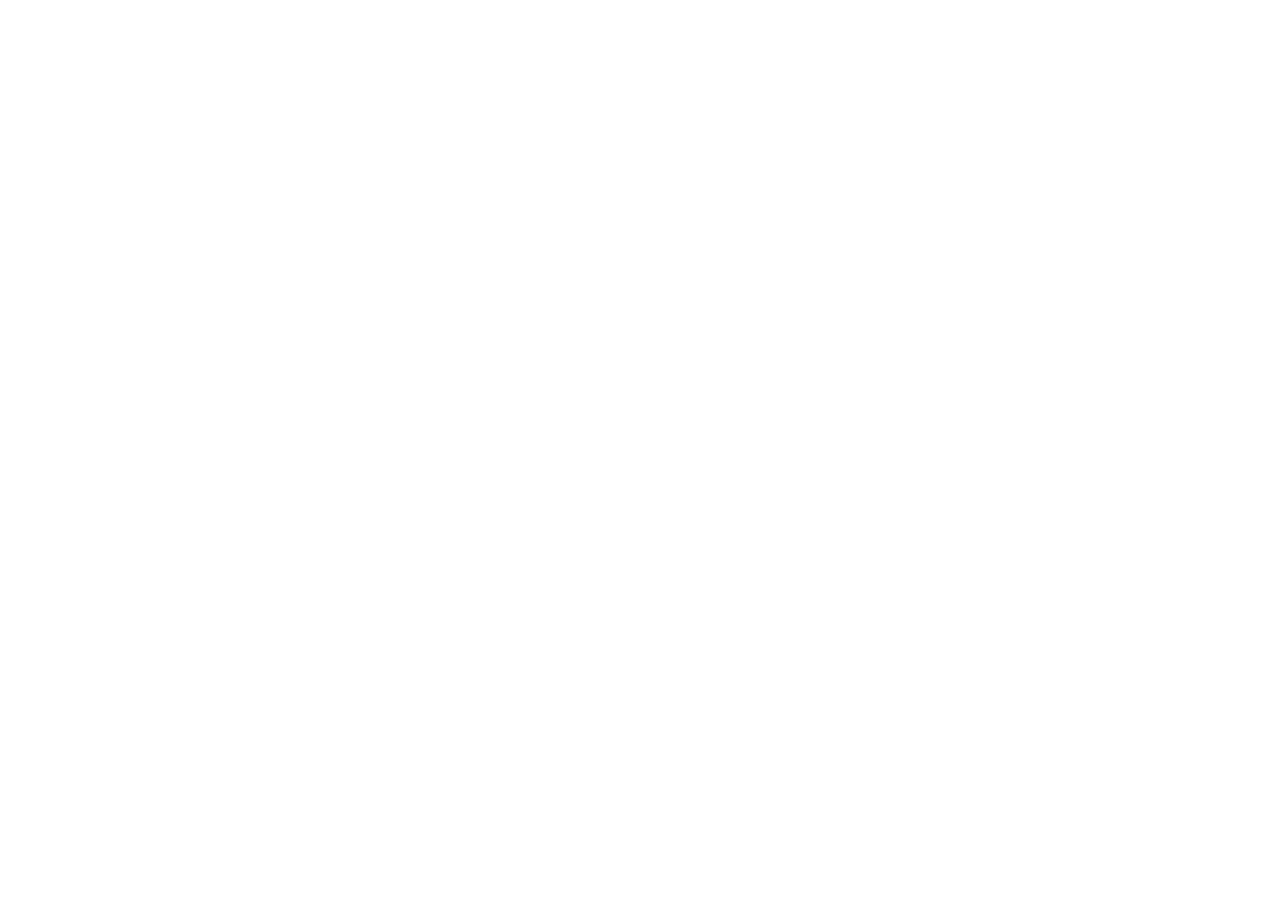
==== flex-box/playing_cards/index.html @ 3fa60919 "Structure" ====
<!doctype html>
<html lang="en">
  <head>
    <meta charset="UTF-8" />
    <meta name="viewport" content="width=device-width, initial-scale=1.0" />
    <link rel="stylesheet" href="styles.css" />
    <title>Playing Cards</title>
  </head>
  <body>
    <main id="playing-cards">
      <div class="card card1">
        <div class="left"></div>
        <div class="middle"></div>
        <div class="right"></div>
      </div>

      <div class="card card2">
        <div class="left"></div>
        <div class="middle"></div>
        <div class="right"></div>
      </div>

      <div class="card card3">
        <div class="left"></div>
        <div class="middle"></div>
        <div class="right"></div>
      </div>

      <div class="card card4">
        <div class="left"></div>
        <div class="middle"></div>
        <div class="right"></div>
      </div>

      <div class="card card5">
        <div class="left"></div>
        <div class="middle"></div>
        <div class="right"></div>
      </div>
    </main>
  </body>
</html>
---- flex-box/playing_cards/styles.css ----
#playing-cards {
    display: flex;
    justify-content: center;
    flex-wrap: wrap;
    gap: 20px;
}

.card {
    display: flex;
    justify-content: space-between;
    width: 250px;
    height: 300px;
}

.left {
    justify-content: flex-start;
    align-self: flex-start;
}

.middle {
    display: flex;
    flex-direction: column;
    justify-content: center;
    align-self: center;
}

.right {
    justify-content: flex-end;
    align-self: flex-end;
}
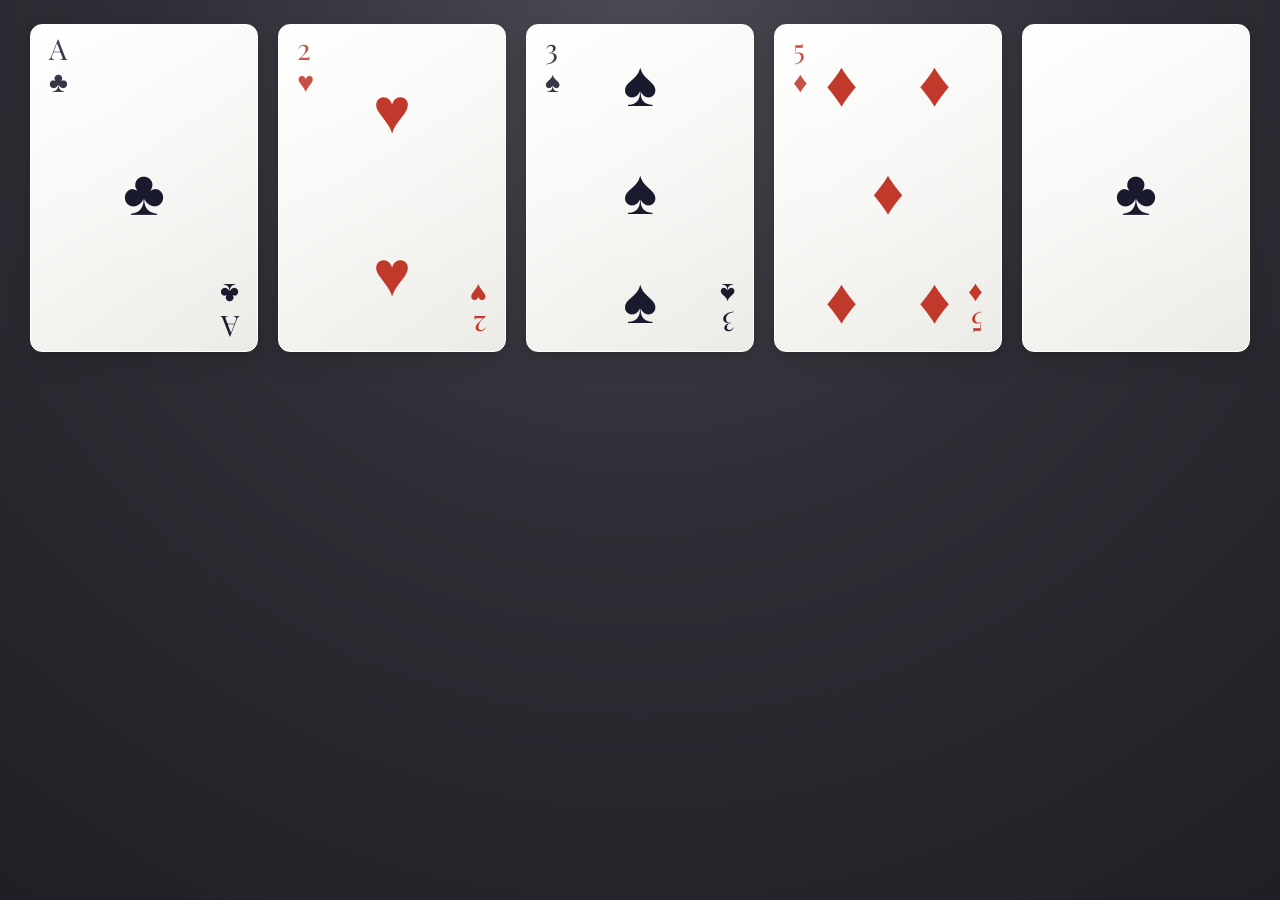
==== commit 53b6dc50: "Styling + flexbox and grid-system" ====
--- a/flex-box/playing_cards/index.html
+++ b/flex-box/playing_cards/index.html
@@ -8,33 +8,70 @@
   </head>
   <body>
     <main id="playing-cards">
-      <div class="card card1">
-        <div class="left"></div>
-        <div class="middle"></div>
-        <div class="right"></div>
+      <div class="card black">
+        <div class="left">
+          <span>A</span>
+          <span>♣</span>
+        </div>
+        <div class="middle">♣</div>
+        <div class="right">
+          <span>A</span>
+          <span>♣</span>
+        </div>
       </div>
 
-      <div class="card card2">
-        <div class="left"></div>
-        <div class="middle"></div>
-        <div class="right"></div>
+      <div class="card red">
+        <div class="left">
+          <span>2</span>
+          <span>♥</span>
+        </div>
+        <div class="middle">
+          <span>♥</span>
+          <span>♥</span>
+        </div>
+        <div class="right">
+          <span>2</span>
+          <span>♥</span>
+        </div>
       </div>
 
-      <div class="card card3">
-        <div class="left"></div>
-        <div class="middle"></div>
-        <div class="right"></div>
+      <div class="card black">
+        <div class="left">
+          <span>3</span>
+          <span>♠</span>
+        </div>
+        <div class="middle">
+          <span>♠</span>
+          <span>♠</span>
+          <span>♠</span>
+        </div>
+        <div class="right">
+          <span>3</span>
+          <span>♠</span>
+        </div>
       </div>
 
-      <div class="card card4">
-        <div class="left"></div>
-        <div class="middle"></div>
-        <div class="right"></div>
+      <div class="card red">
+        <div class="left">
+          <span>5</span>
+          <span>♦</span>
+        </div>
+        <div class="more_cards">
+          <span>♦</span>
+          <span>♦</span>
+          <span class="center">♦</span>
+          <span>♦</span>
+          <span>♦</span>
+        </div>
+        <div class="right">
+          <span>5</span>
+          <span>♦</span>
+        </div>
       </div>
 
-      <div class="card card5">
+      <div class="card black">
         <div class="left"></div>
-        <div class="middle"></div>
+        <div class="middle">♣</div>
         <div class="right"></div>
       </div>
     </main>
--- a/flex-box/playing_cards/styles.css
+++ b/flex-box/playing_cards/styles.css
@@ -1,30 +1,120 @@
+@import url('https://fonts.googleapis.com/css2?family=Playfair+Display:wght@700&display=swap');
+
+body {
+    font-family: 'Playfair Display', Georgia, 'Times New Roman', Times, serif;
+        margin: 0;
+    background:
+        radial-gradient(
+            circle at top,
+            #4a4a52 0%,
+            #2e2f36 45%,
+            #1f2025 100%
+        );
+    min-height: 100vh;
+}
+
 #playing-cards {
     display: flex;
     justify-content: center;
     flex-wrap: wrap;
     gap: 20px;
+    padding: 1.5rem;
 }
 
 .card {
     display: flex;
+    flex-direction: column;
     justify-content: space-between;
-    width: 250px;
-    height: 300px;
+    width: 210px;
+    height: 310px;
+    border-radius: 12px;
+    padding: 8px;
+    background:
+        linear-gradient(
+            145deg,
+            #ffffff 0%,
+            #f7f7f5 45%,
+            #ecebe7 100%
+        );
+    box-shadow:
+        0 2px 6px rgba(0,0,0,0.08),
+        0 12px 24px rgba(0,0,0,0.10);
+    border: 1px solid rgba(255,255,255);
+    position: relative;
+    transition: 0.4s ease;
+    overflow: hidden;
+}
+
+.card::before {
+    content: "";
+    position: absolute;
+    inset: 0;
+    border-radius: inherit;
+
+    background:
+        linear-gradient(
+            rgba(255,255,255,0.15),
+            rgba(255,255,255,0)
+        );
+
+    pointer-events: none;
+}
+
+.card:hover {
+    transform: translateY(-8px) rotate(-1.5deg) scale(1.03);
+    box-shadow: 6px 16px 32px rgba(0, 0, 0, 0.15);
+}
+
+.red {
+    color: #c0392b;
+}
+
+.black {
+    color:  #1a1a2e;
+}
+
+.left, .right {
+    display: flex;
+    flex-direction: column;
+    font-size: 1.8rem;
+    line-height: 1.1;
+    padding: 0 10px;
 }
 
 .left {
-    justify-content: flex-start;
+    justify-content: center;
     align-self: flex-start;
 }
 
 .middle {
+    position: absolute;
+    inset: 0;
+    padding: 0 20px;
     display: flex;
     flex-direction: column;
-    justify-content: center;
-    align-self: center;
+    align-items: center;
+    justify-content: space-around;
+    font-size: 4rem;
+}
+
+.more_cards {
+    position: absolute;
+    inset: 0;
+    padding: 0 20px;
+    display: grid; 
+    grid-template-columns: 1fr 1fr;
+    grid-template-rows: 1fr 1fr 1fr;
+    align-items: center;
+    justify-items: center;
+    font-size: 4rem;
+}
+
+.center {
+    grid-column: 1 / -1;
 }
 
 .right {
     justify-content: flex-end;
     align-self: flex-end;
+    transform: rotate(180deg);
 }
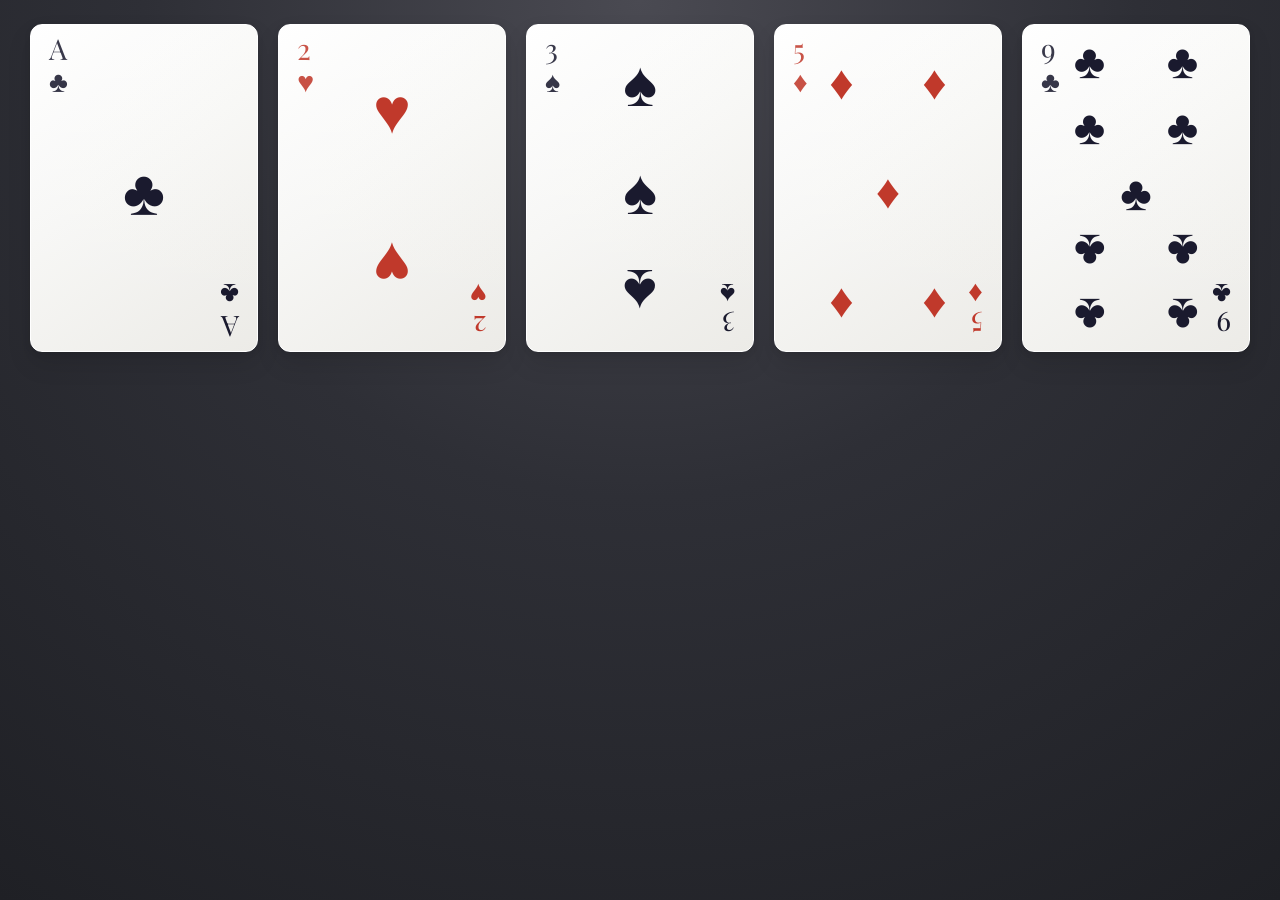
==== commit d2b73bed: "Styling final" ====
--- a/flex-box/playing_cards/index.html
+++ b/flex-box/playing_cards/index.html
@@ -27,7 +27,7 @@
         </div>
         <div class="middle">
           <span>♥</span>
-          <span>♥</span>
+          <span class="flip">♥</span>
         </div>
         <div class="right">
           <span>2</span>
@@ -43,7 +43,7 @@
         <div class="middle">
           <span>♠</span>
           <span>♠</span>
-          <span>♠</span>
+          <span class="flip">♠</span>
         </div>
         <div class="right">
           <span>3</span>
@@ -70,9 +70,25 @@
       </div>
 
       <div class="card black">
-        <div class="left"></div>
-        <div class="middle">♣</div>
-        <div class="right"></div>
+        <div class="left">
+          <span>9</span>
+          <span>♣</span>
+        </div>
+        <div class="more_cards">
+          <span>♣</span>
+          <span>♣</span>
+          <span>♣</span>
+          <span>♣</span>
+          <span class="center">♣</span>
+          <span class="flip">♣</span>
+          <span class="flip">♣</span>
+          <span class="flip">♣</span>
+          <span class="flip">♣</span>
+        </div>
+        <div class="right">
+          <span>9</span>
+          <span>♣</span>
+        </div>
       </div>
     </main>
   </body>
--- a/flex-box/playing_cards/styles.css
+++ b/flex-box/playing_cards/styles.css
@@ -82,7 +82,7 @@
 }
 
 .left {
-    justify-content: center;
+    justify-content: flex-start;
     align-self: flex-start;
 }
 
@@ -106,7 +106,7 @@
     grid-template-rows: 1fr 1fr 1fr;
     align-items: center;
     justify-items: center;
-    font-size: 4rem;
+    font-size: 3rem;
 }
 
 .center {
@@ -117,4 +117,8 @@
     justify-content: flex-end;
     align-self: flex-end;
     transform: rotate(180deg);
+}
+
+.flip {
+    transform: rotate(180deg);
 }
